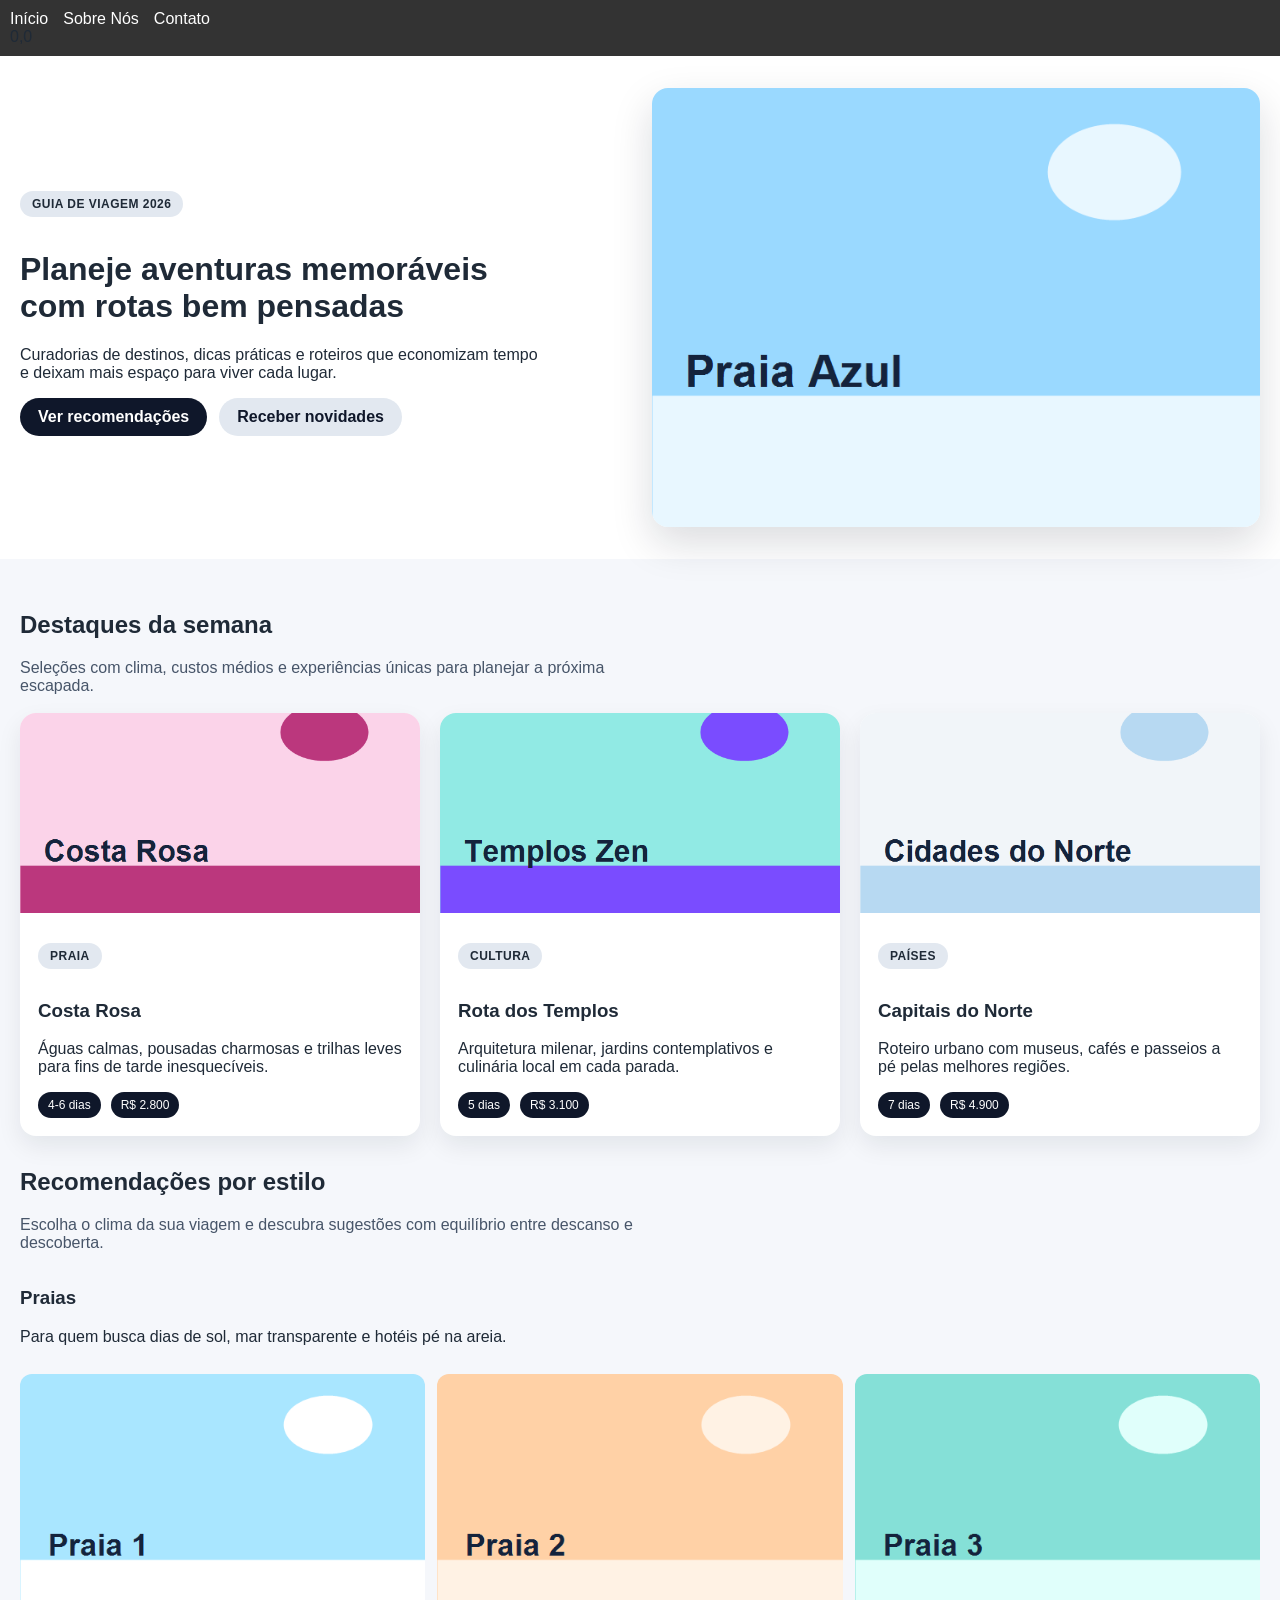
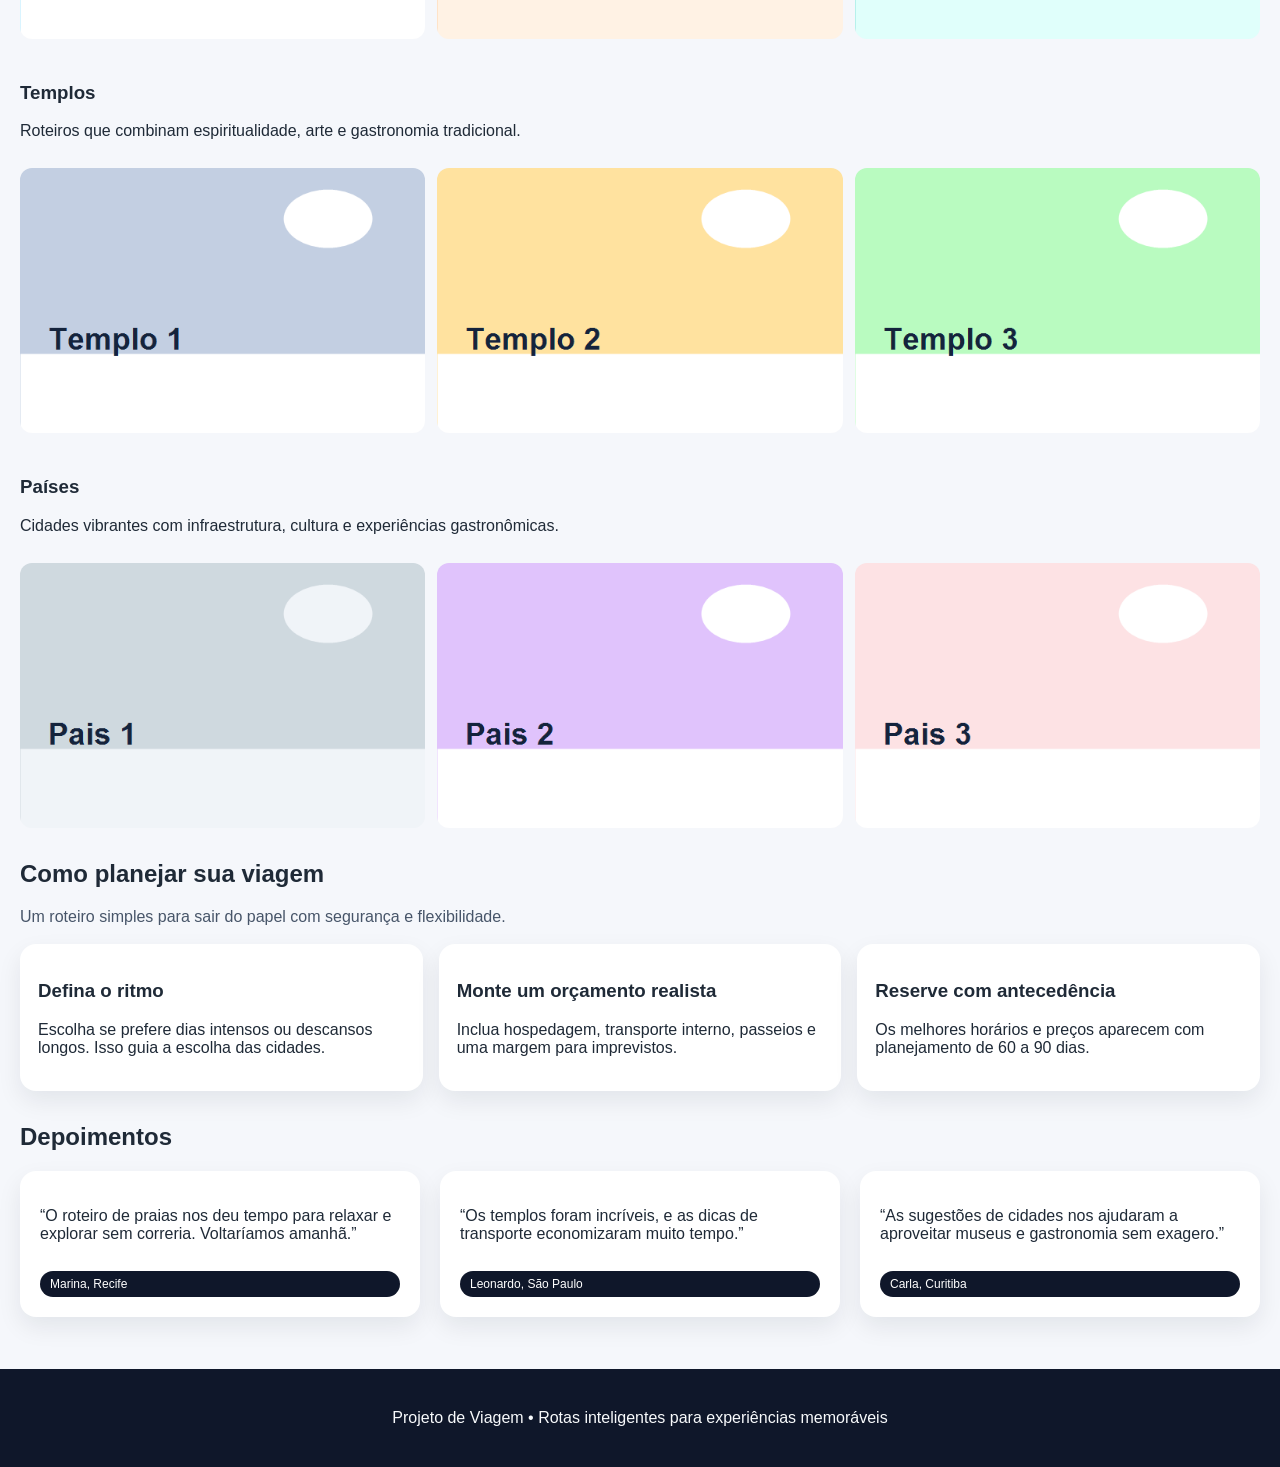
==== travel-site/index.html @ 95e21a79 "Add initial project files for travel site - Created index.html with navigation, hero section, main c" ====
<!DOCTYPE html>
<html lang="pt-BR">
<head>
    <meta charset="UTF-8">
    <title>Página Inicial - Projeto de Viagem</title>
    <link rel="stylesheet" href="style.css">
</head>
<body>
    <nav>
        <ul>
            <li><a href="index.html">Início</a></li>
            <li><a href="about.html">Sobre Nós</a></li>
            <li><a href="contact.html">Contato</a></li>
        </ul>
0,0    </nav>
    <header class="hero">
        <div class="hero-content">
            <p class="tag">Guia de viagem 2026</p>
            <h1>Planeje aventuras memoráveis com rotas bem pensadas</h1>
            <p>Curadorias de destinos, dicas práticas e roteiros que economizam tempo e deixam mais espaço para viver cada lugar.</p>
            <div class="hero-actions">
                <a class="button" href="#recommendations">Ver recomendações</a>
                <a class="button secondary" href="contact.html">Receber novidades</a>
            </div>
        </div>
        <img class="hero-image" src="images/hero-praia-azul.png" alt="Vista aérea de praia tropical">
    </header>

    <main>
        <section class="section">
            <h2>Destaques da semana</h2>
            <p class="section-lead">Seleções com clima, custos médios e experiências únicas para planejar a próxima escapada.</p>
            <div class="grid">
                <article class="card">
                    <img src="images/destaque-costa-rosa.png" alt="Praia com areia rosada">
                    <div class="card-body">
                        <p class="tag">Praia</p>
                        <h3>Costa Rosa</h3>
                        <p>Águas calmas, pousadas charmosas e trilhas leves para fins de tarde inesquecíveis.</p>
                        <div class="stats">
                            <span class="pill">4-6 dias</span>
                            <span class="pill">R$ 2.800</span>
                        </div>
                    </div>
                </article>
                <article class="card">
                    <img src="images/destaque-templos-zen.png" alt="Templo histórico em meio à natureza">
                    <div class="card-body">
                        <p class="tag">Cultura</p>
                        <h3>Rota dos Templos</h3>
                        <p>Arquitetura milenar, jardins contemplativos e culinária local em cada parada.</p>
                        <div class="stats">
                            <span class="pill">5 dias</span>
                            <span class="pill">R$ 3.100</span>
                        </div>
                    </div>
                </article>
                <article class="card">
                    <img src="images/destaque-cidades-norte.png" alt="Cidade costeira com céu claro">
                    <div class="card-body">
                        <p class="tag">Países</p>
                        <h3>Capitais do Norte</h3>
                        <p>Roteiro urbano com museus, cafés e passeios a pé pelas melhores regiões.</p>
                        <div class="stats">
                            <span class="pill">7 dias</span>
                            <span class="pill">R$ 4.900</span>
                        </div>
                    </div>
                </article>
            </div>
        </section>

        <section id="recommendations" class="section">
            <h2>Recomendações por estilo</h2>
            <p class="section-lead">Escolha o clima da sua viagem e descubra sugestões com equilíbrio entre descanso e descoberta.</p>
            <div class="category">
                <div class="category-header">
                    <div>
                        <h3>Praias</h3>
                        <p>Para quem busca dias de sol, mar transparente e hotéis pé na areia.</p>
                    </div>
                    <div class="image-row">
                        <img src="images/praia-1.png" alt="Praia com coqueiros">
                        <img src="images/praia-2.png" alt="Praia com areia clara">
                        <img src="images/praia-3.png" alt="Praia com mar turquesa">
                    </div>
                </div>
            </div>
            <div class="category">
                <div class="category-header">
                    <div>
                        <h3>Templos</h3>
                        <p>Roteiros que combinam espiritualidade, arte e gastronomia tradicional.</p>
                    </div>
                    <div class="image-row">
                        <img src="images/templo-1.png" alt="Templo com jardim">
                        <img src="images/templo-2.png" alt="Templo dourado">
                        <img src="images/templo-3.png" alt="Templo em meio à floresta">
                    </div>
                </div>
            </div>
            <div class="category">
                <div class="category-header">
                    <div>
                        <h3>Países</h3>
                        <p>Cidades vibrantes com infraestrutura, cultura e experiências gastronômicas.</p>
                    </div>
                    <div class="image-row">
                        <img src="images/pais-1.png" alt="Skyline urbano">
                        <img src="images/pais-2.png" alt="Montanhas ao entardecer">
                        <img src="images/pais-3.png" alt="Cidade histórica">
                    </div>
                </div>
            </div>
        </section>

        <section class="section">
            <h2>Como planejar sua viagem</h2>
            <p class="section-lead">Um roteiro simples para sair do papel com segurança e flexibilidade.</p>
            <div class="tips">
                <div class="tip">
                    <h3>Defina o ritmo</h3>
                    <p>Escolha se prefere dias intensos ou descansos longos. Isso guia a escolha das cidades.</p>
                </div>
                <div class="tip">
                    <h3>Monte um orçamento realista</h3>
                    <p>Inclua hospedagem, transporte interno, passeios e uma margem para imprevistos.</p>
                </div>
                <div class="tip">
                    <h3>Reserve com antecedência</h3>
                    <p>Os melhores horários e preços aparecem com planejamento de 60 a 90 dias.</p>
                </div>
            </div>
        </section>

        <section class="section">
            <h2>Depoimentos</h2>
            <div class="grid">
                <article class="testimonial">
                    <p>“O roteiro de praias nos deu tempo para relaxar e explorar sem correria. Voltaríamos amanhã.”</p>
                    <span class="pill">Marina, Recife</span>
                </article>
                <article class="testimonial">
                    <p>“Os templos foram incríveis, e as dicas de transporte economizaram muito tempo.”</p>
                    <span class="pill">Leonardo, São Paulo</span>
                </article>
                <article class="testimonial">
                    <p>“As sugestões de cidades nos ajudaram a aproveitar museus e gastronomia sem exagero.”</p>
                    <span class="pill">Carla, Curitiba</span>
                </article>
            </div>
        </section>
    </main>

    <footer class="site-footer">
        <p>Projeto de Viagem • Rotas inteligentes para experiências memoráveis</p>
    </footer>

    <script src="main.js"></script>
</body>
</html>
---- travel-site/style.css ----
/* estilo simples para o projeto */
body {
    font-family: Arial, sans-serif;
    margin: 0;
    padding: 0;
    background: #f5f7fb;
    color: #1f2a37;
}
nav {
    background: #333;
    padding: 10px;
}
nav ul {
    list-style: none;
    margin: 0;
    padding: 0;
    display: flex;
}
nav li {
    margin-right: 15px;
}
nav a {
    color: #fff;
    text-decoration: none;
}
main {
    padding: 20px;
}
header {
    padding: 20px;
    background: #f4f4f4;
}
.hero {
    display: grid;
    grid-template-columns: repeat(auto-fit, minmax(260px, 1fr));
    gap: 24px;
    align-items: center;
    padding: 32px 20px;
    background: #ffffff;
}
.hero-content {
    max-width: 520px;
}
.hero-image {
    width: 100%;
    border-radius: 16px;
    box-shadow: 0 16px 40px rgba(15, 23, 42, 0.15);
}
.hero-actions {
    display: flex;
    flex-wrap: wrap;
    gap: 12px;
    margin-top: 16px;
}
.button {
    display: inline-block;
    padding: 10px 18px;
    border-radius: 999px;
    background: #0f172a;
    color: #fff;
    text-decoration: none;
    font-weight: 600;
}
.button.secondary {
    background: #e2e8f0;
    color: #0f172a;
}
.page-hero {
    display: grid;
    grid-template-columns: repeat(auto-fit, minmax(240px, 1fr));
    gap: 24px;
    align-items: center;
    padding: 28px 20px;
    background: #ffffff;
}
.section {
    margin: 32px 0;
}
.section-lead {
    max-width: 640px;
    color: #475569;
}
.grid {
    display: grid;
    grid-template-columns: repeat(auto-fit, minmax(240px, 1fr));
    gap: 20px;
    margin-top: 18px;
}
.card {
    background: #ffffff;
    border-radius: 16px;
    overflow: hidden;
    box-shadow: 0 10px 24px rgba(15, 23, 42, 0.08);
    display: flex;
    flex-direction: column;
}
.card img {
    width: 100%;
    height: 200px;
    object-fit: cover;
}
.card-body {
    padding: 18px;
}
.tag {
    display: inline-block;
    padding: 6px 12px;
    border-radius: 999px;
    background: #e2e8f0;
    font-size: 12px;
    font-weight: 600;
    text-transform: uppercase;
    letter-spacing: 0.04em;
    margin-bottom: 12px;
}
.stats {
    display: flex;
    gap: 10px;
    margin-top: 14px;
}
.pill {
    display: inline-block;
    padding: 6px 10px;
    border-radius: 999px;
    background: #0f172a;
    color: #fff;
    font-size: 12px;
}
.category {
    margin-bottom: 24px;
}
.category-header {
    display: flex;
    flex-direction: column;
    gap: 12px;
}
.image-row {
    display: grid;
    grid-template-columns: repeat(auto-fit, minmax(150px, 1fr));
    gap: 12px;
}
.image-row img {
    width: 100%;
    border-radius: 12px;
}
.tips {
    display: grid;
    grid-template-columns: repeat(auto-fit, minmax(220px, 1fr));
    gap: 16px;
    margin-top: 18px;
}
.tip {
    background: #ffffff;
    padding: 18px;
    border-radius: 16px;
    box-shadow: 0 10px 24px rgba(15, 23, 42, 0.08);
}
.testimonial {
    background: #ffffff;
    padding: 20px;
    border-radius: 16px;
    box-shadow: 0 10px 24px rgba(15, 23, 42, 0.08);
    display: flex;
    flex-direction: column;
    gap: 12px;
}
.site-footer {
    padding: 24px 20px;
    text-align: center;
    background: #0f172a;
    color: #f8fafc;
}
.contact-grid {
    display: grid;
    grid-template-columns: repeat(auto-fit, minmax(260px, 1fr));
    gap: 24px;
    align-items: start;
}
.contact-info {
    background: #ffffff;
    padding: 20px;
    border-radius: 16px;
    box-shadow: 0 10px 24px rgba(15, 23, 42, 0.08);
}
.info-card {
    background: #f8fafc;
    padding: 16px;
    border-radius: 12px;
    margin: 16px 0;
}
.contact-image {
    width: 100%;
    border-radius: 12px;
    margin-top: 12px;
}
.form-card {
    background: #ffffff;
    padding: 20px;
    border-radius: 16px;
    box-shadow: 0 10px 24px rgba(15, 23, 42, 0.08);
}
form {
    display: flex;
    flex-direction: column;
    gap: 10px;
}
form label {
    font-weight: 600;
}
form input, form select, form textarea {
    padding: 10px 12px;
    border-radius: 10px;
    border: 1px solid #cbd5f5;
    font-size: 14px;
}
form button {
    padding: 12px;
    border: none;
    border-radius: 999px;
    background: #0f172a;
    color: #fff;
    font-weight: 600;
    cursor: pointer;
}
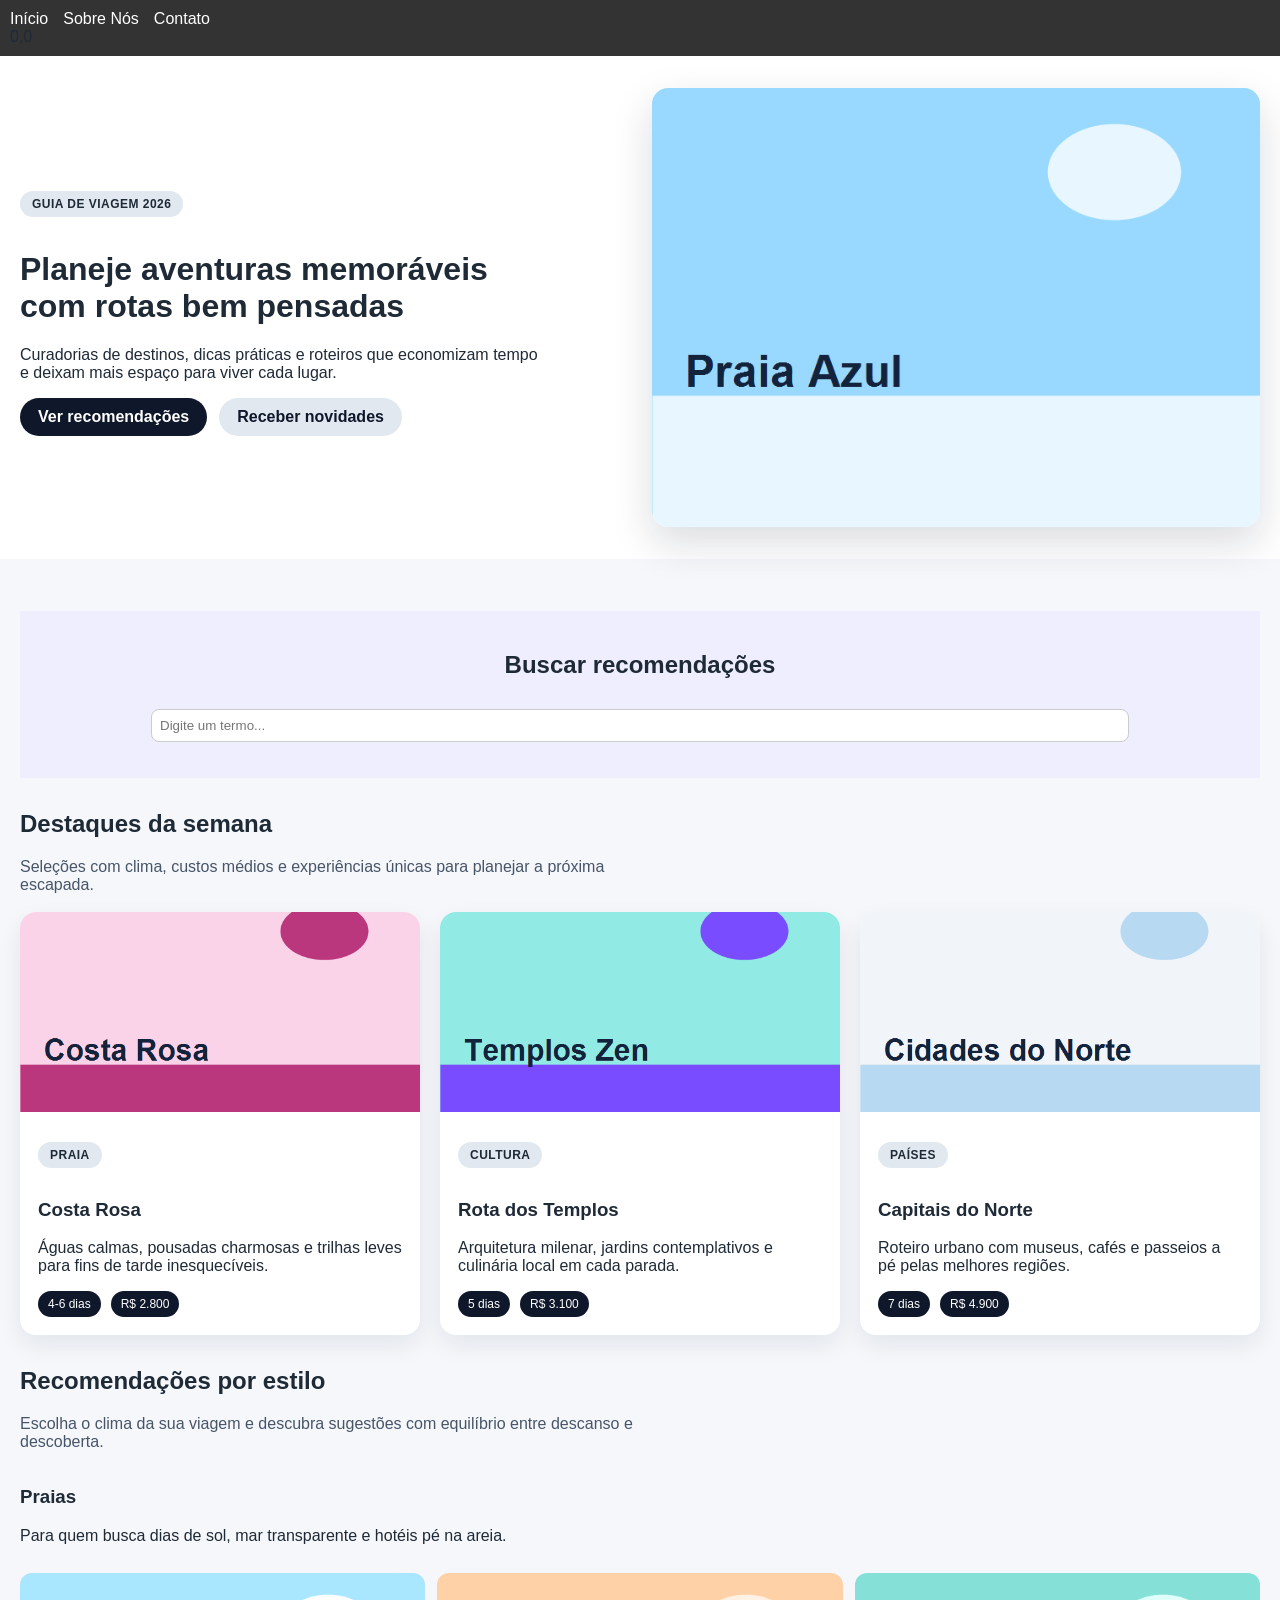
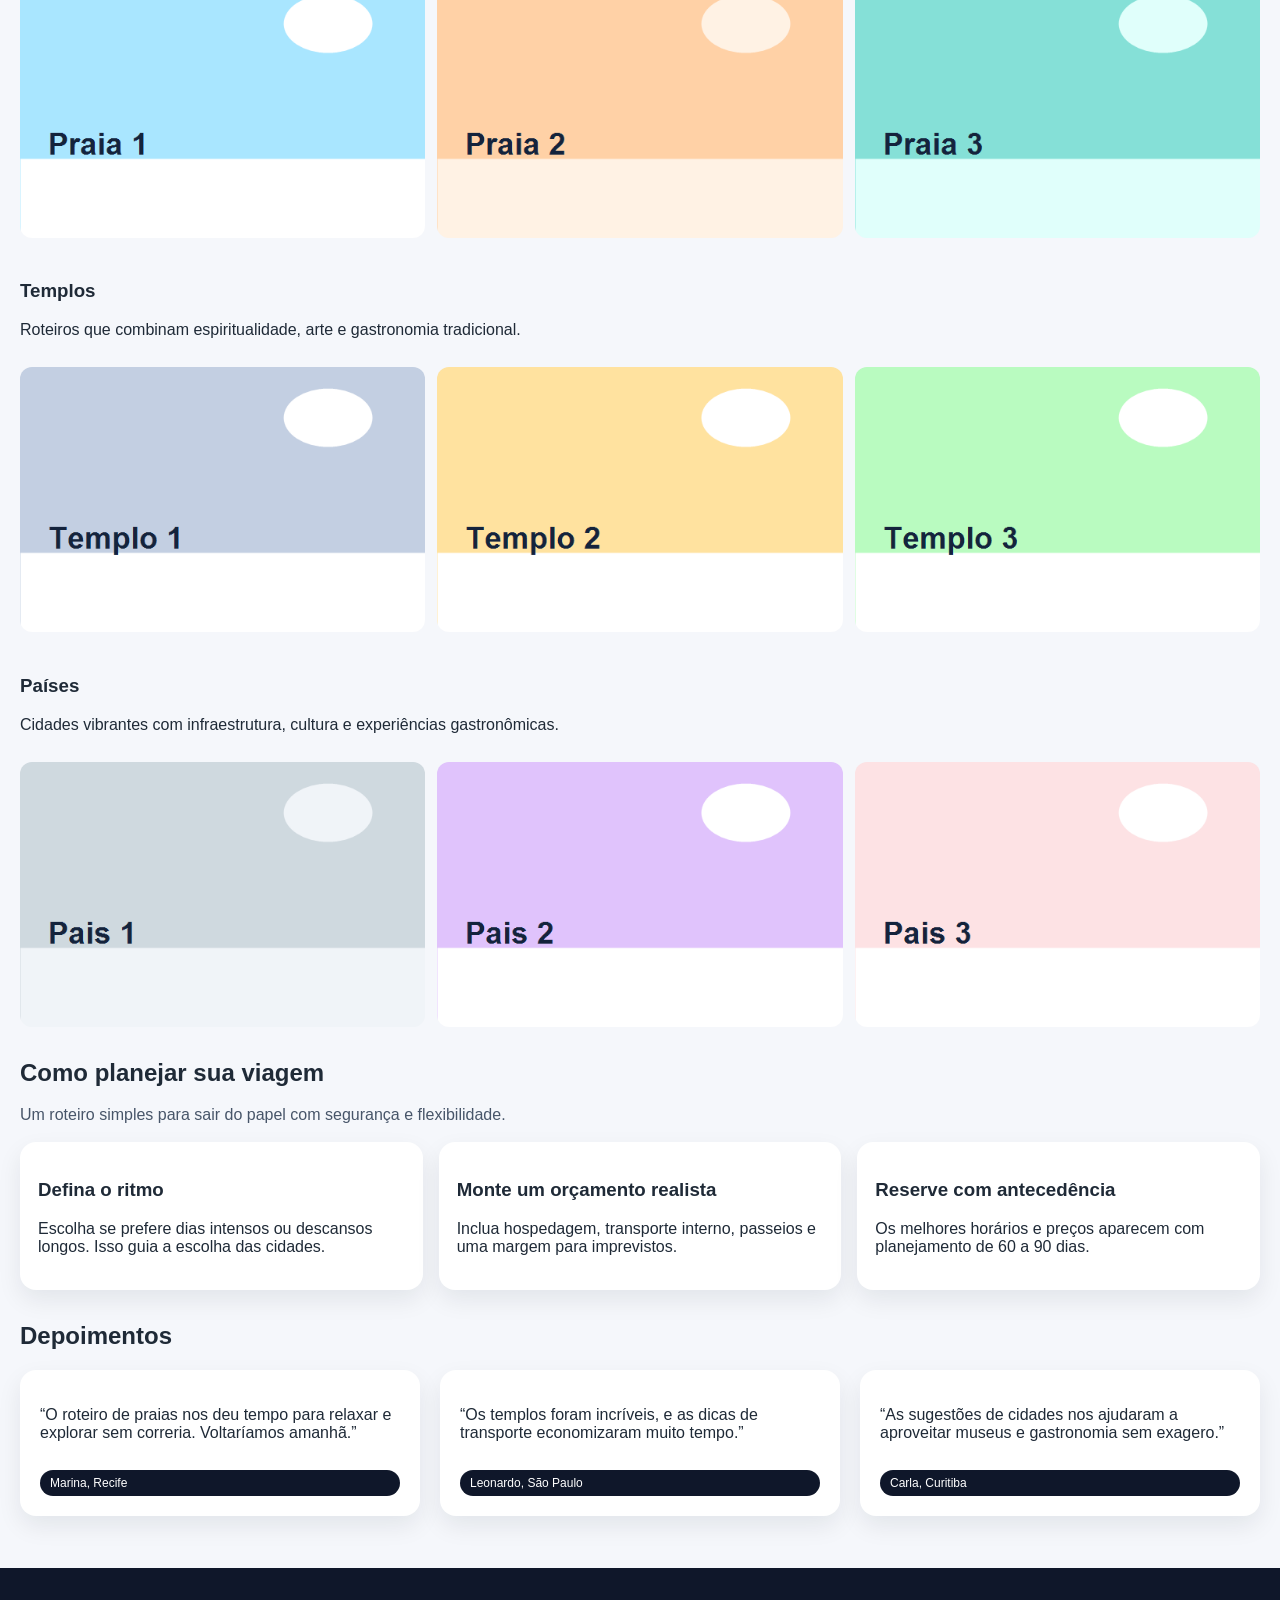
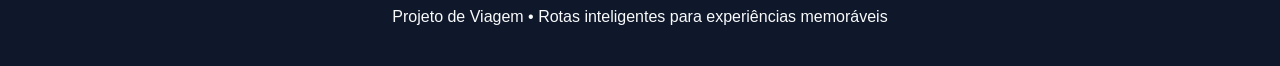
==== commit 55e24584: "Add search section with input and results display to index.html; implement search functionality in m" ====
--- a/travel-site/index.html
+++ b/travel-site/index.html
@@ -27,6 +27,11 @@
     </header>
 
     <main>
+        <section class="section search-section">
+            <h2>Buscar recomendações</h2>
+            <input type="text" id="search-input" placeholder="Digite um termo...">
+            <p id="search-result" class="search-result"></p>
+        </section>
         <section class="section">
             <h2>Destaques da semana</h2>
             <p class="section-lead">Seleções com clima, custos médios e experiências únicas para planejar a próxima escapada.</p>
--- a/travel-site/style.css
+++ b/travel-site/style.css
@@ -222,3 +222,21 @@
     font-weight: 600;
     cursor: pointer;
 }
+
+/* busca */
+.search-section {
+    padding: 20px;
+    background: #eef;
+    text-align: center;
+}
+#search-input {
+    width: 80%;
+    padding: 8px;
+    margin-top: 10px;
+    border: 1px solid #ccc;
+    border-radius: 8px;
+}
+.search-result {
+    margin-top: 10px;
+    font-weight: bold;
+}
